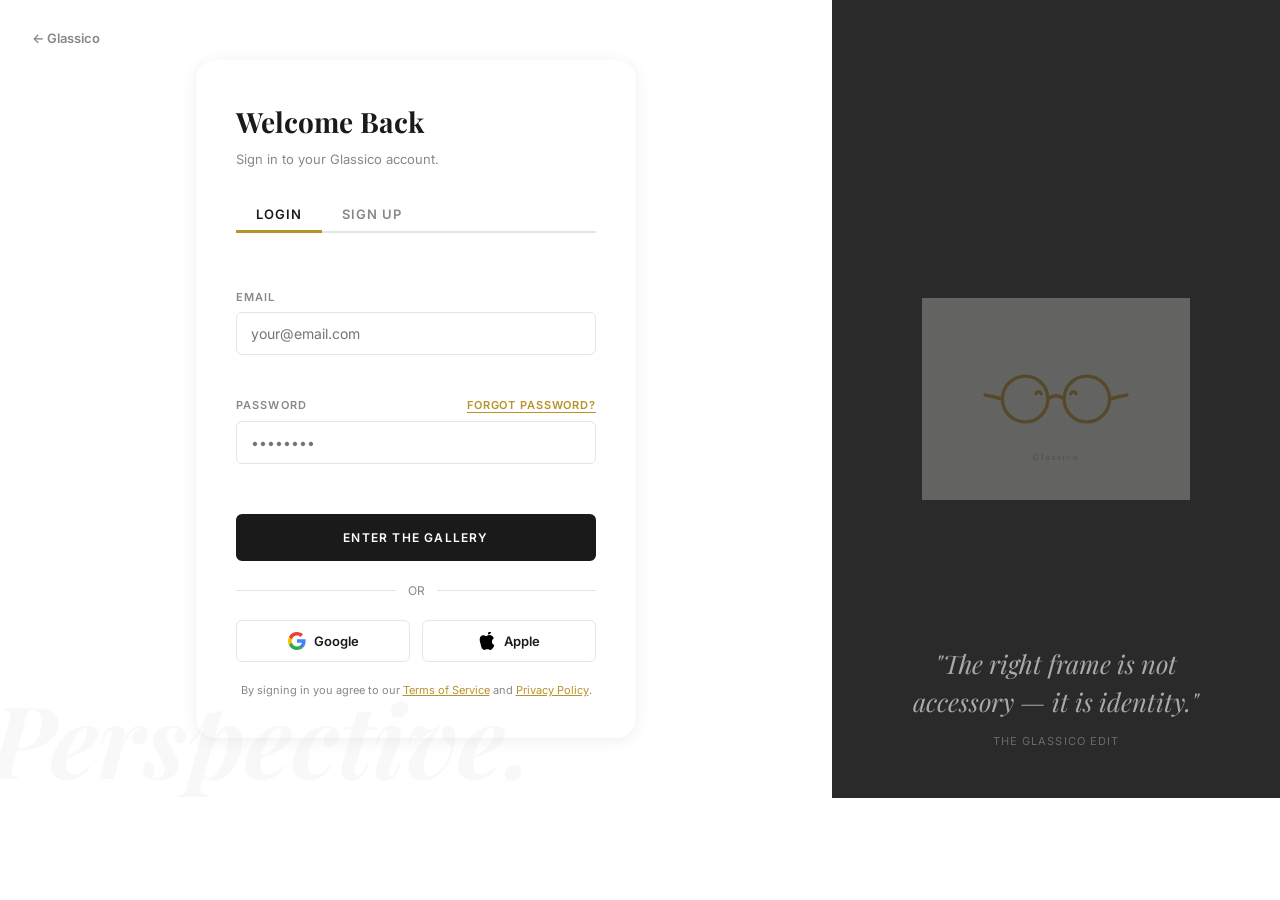
==== admin.html @ 0fb0d920 "first" ====
<!DOCTYPE html>
<html lang="en">
<head>
  <meta charset="UTF-8">
  <meta name="viewport" content="width=device-width, initial-scale=1.0">
  <title>Admin Console — Glassico</title>
  <link rel="preconnect" href="https://fonts.googleapis.com">
  <link rel="preconnect" href="https://fonts.gstatic.com" crossorigin>
  <link href="https://fonts.googleapis.com/css2?family=Playfair+Display:ital,wght@0,400;0,600;0,700;1,400;1,600&family=Inter:wght@300;400;500;600&display=swap" rel="stylesheet">
  <link rel="stylesheet" href="css/styles.css">
  <style>
    /* Override navbar for admin */
    body { background: var(--bg); }
    .announcement-bar { display: block; }
    .navbar { display: none; }
    .footer { display: none; }
    html, body { height: 100%; }
  </style>
</head>
<body>

  <!-- Announcement bar injected by main.js but we use a static one here -->
  <div class="announcement-bar" id="admin-announcement-bar">Glassico Admin Console — Editorial Control Panel</div>

  <div class="admin-wrapper">

    <!-- ═══════════════════════════════════════
         SIDEBAR
    ═══════════════════════════════════════ -->
    <aside class="admin-sidebar">
      <div class="admin-sidebar__brand">
        <div class="admin-sidebar__logo">GLASSICO</div>
        <div class="admin-sidebar__console">Admin Console</div>
        <div class="admin-sidebar__subtitle">Editorial Control</div>
      </div>

      <nav class="admin-nav">
        <div class="admin-nav__item active" data-view="dashboard">
          <span class="admin-nav__icon">📊</span> DASHBOARD
        </div>
        <div class="admin-nav__item" data-view="inventory">
          <span class="admin-nav__icon">👓</span> INVENTORY
        </div>
        <div class="admin-nav__item" data-view="orders">
          <span class="admin-nav__icon">🛒</span> ORDERS
        </div>
        <div class="admin-nav__item" data-view="settings">
          <span class="admin-nav__icon">⚙</span> SETTINGS
        </div>
      </nav>

      <div class="admin-sidebar__footer">
        <button class="admin-sidebar__logout" id="admin-logout">→ Sign Out</button>
      </div>
    </aside>

    <!-- ═══════════════════════════════════════
         MAIN CONTENT
    ═══════════════════════════════════════ -->
    <main class="admin-main">

      <!-- Header -->
      <div class="admin-main__header">
        <div>
          <div class="admin-main__title" id="admin-view-title">Overview</div>
          <div class="admin-main__subtitle">Glassico performance at a glance</div>
        </div>
        <button class="btn-dark btn-sm" id="btn-new-item">+ NEW ITEM</button>
      </div>

      <div class="admin-content">

        <!-- ─── DASHBOARD VIEW ─────────────────── -->
        <div class="admin-view active" id="view-dashboard">

          <!-- Stats row -->
          <div class="stats-row">
            <div class="stat-card">
              <div class="stat-card__label">Total Sales MTD</div>
              <div class="stat-card__value" id="stat-sales">—</div>
              <div class="stat-card__change">Month to date</div>
            </div>
            <div class="stat-card">
              <div class="stat-card__label">Active Orders</div>
              <div class="stat-card__value" id="stat-orders">—</div>
              <div class="stat-card__change">Pending + Processing</div>
            </div>
            <div class="stat-card stat-card--alert">
              <div class="stat-card__label">Low Stock Alerts</div>
              <div class="stat-card__value" id="stat-stock">—</div>
              <div class="stat-card__change">Under 5 units</div>
            </div>
          </div>

          <!-- Two column: inventory table + editorial panel -->
          <div class="admin-two-col">

            <!-- Left: inventory table -->
            <div class="admin-panel">
              <div class="admin-panel__header">
                <div class="admin-panel__title">Curated Inventory</div>
                <input type="text" id="inventory-search" class="admin-search" placeholder="Search products…" aria-label="Search inventory">
              </div>

              <div class="admin-table-wrap">
                <table class="admin-table">
                  <thead>
                    <tr>
                      <th>ITEM</th>
                      <th>SKU</th>
                      <th>STOCK</th>
                      <th>STATUS</th>
                      <th>ACTIONS</th>
                    </tr>
                  </thead>
                  <tbody id="inventory-tbody">
                    <tr><td colspan="5" style="text-align:center;padding:24px;color:var(--muted);">Loading…</td></tr>
                  </tbody>
                </table>
              </div>

              <div class="admin-pagination">
                <span id="inventory-pagination-info"></span>
                <div class="admin-pagination__btns">
                  <button id="inventory-prev" disabled>← Prev</button>
                  <button id="inventory-next">Next →</button>
                </div>
              </div>
            </div>

            <!-- Right: editorial announcement -->
            <div>
              <div class="announcement-card">
                <div class="announcement-card__title">Editorial Announcement</div>
                <textarea id="banner-text" placeholder="Enter banner copy, e.g. 'New arrivals — Shop the Autumn Edit now.'" rows="3"></textarea>
                <div class="announcement-card__controls">
                  <label class="announcement-card__check">
                    <input type="checkbox" id="banner-enable"> Enable Banner
                  </label>
                  <button class="btn-gold btn-sm" id="banner-publish">PUBLISH</button>
                </div>

                <div class="pending-section">
                  <div class="pending-section__title">Pending Review</div>
                  <div class="pending-item">
                    <span>Autumn Collection Copy</span>
                    <span class="pending-item__arrow">→</span>
                  </div>
                  <div class="pending-item">
                    <span>Holiday Gift Guide</span>
                    <span class="pending-item__arrow">→</span>
                  </div>
                </div>
              </div>

              <!-- Recent orders -->
              <div class="admin-panel" style="margin-top:20px;">
                <div class="admin-panel__header">
                  <div class="admin-panel__title">Recent Orders</div>
                </div>
                <div class="admin-table-wrap">
                  <table class="admin-table">
                    <thead>
                      <tr><th>ORDER</th><th>CUSTOMER</th><th>TOTAL</th><th>STATUS</th></tr>
                    </thead>
                    <tbody id="recent-orders-tbody">
                      <tr><td colspan="4" style="text-align:center;padding:16px;color:var(--muted);">Loading…</td></tr>
                    </tbody>
                  </table>
                </div>
              </div>
            </div>

          </div>
        </div>

        <!-- ─── INVENTORY VIEW ─────────────────── -->
        <div class="admin-view" id="view-inventory">
          <div style="display:flex;justify-content:space-between;align-items:center;margin-bottom:24px;">
            <h2 style="font-family:'Playfair Display',serif;">All Products</h2>
            <button class="btn-dark btn-sm" id="btn-new-item-inventory">+ ADD PRODUCT</button>
          </div>

          <div class="admin-panel">
            <div class="admin-panel__header">
              <div class="admin-panel__title">Product Catalogue</div>
              <input type="text" id="inventory-search-full" class="admin-search" placeholder="Search…" aria-label="Search">
            </div>
            <div class="admin-table-wrap">
              <table class="admin-table">
                <thead>
                  <tr>
                    <th>ITEM</th>
                    <th>SKU</th>
                    <th>PRICE</th>
                    <th>STOCK</th>
                    <th>STATUS</th>
                    <th>ACTIONS</th>
                  </tr>
                </thead>
                <tbody id="inventory-tbody-full">
                  <!-- Same data, loaded when view activates -->
                </tbody>
              </table>
            </div>
            <div class="admin-pagination">
              <span id="inventory-pagination-info-full"></span>
              <div class="admin-pagination__btns">
                <button id="inventory-prev-full" disabled>← Prev</button>
                <button id="inventory-next-full">Next →</button>
              </div>
            </div>
          </div>
        </div>

        <!-- ─── ORDERS VIEW ────────────────────── -->
        <div class="admin-view" id="view-orders">
          <div style="margin-bottom:24px;">
            <h2 style="font-family:'Playfair Display',serif;">All Orders</h2>
          </div>

          <div class="admin-panel">
            <div class="admin-panel__header">
              <div class="admin-panel__title">Order Management</div>
            </div>
            <div class="admin-table-wrap">
              <table class="admin-table">
                <thead>
                  <tr>
                    <th>ORDER</th>
                    <th>CUSTOMER</th>
                    <th>DATE</th>
                    <th>TOTAL</th>
                    <th>STATUS</th>
                  </tr>
                </thead>
                <tbody id="orders-tbody">
                  <tr><td colspan="5" style="text-align:center;padding:24px;color:var(--muted);">Loading…</td></tr>
                </tbody>
              </table>
            </div>
            <div class="admin-pagination">
              <span id="orders-pagination-info"></span>
              <div class="admin-pagination__btns">
                <button id="orders-prev" disabled>← Prev</button>
                <button id="orders-next">Next →</button>
              </div>
            </div>
          </div>
        </div>

        <!-- ─── SETTINGS VIEW ─────────────────── -->
        <div class="admin-view" id="view-settings">
          <h2 style="font-family:'Playfair Display',serif;margin-bottom:24px;">Settings</h2>
          <div class="admin-panel" style="padding:28px;">
            <p style="color:var(--muted);font-size:14px;">Settings panel — configure store options, notifications, and integrations.</p>
            <div style="margin-top:24px;">
              <div class="form-group">
                <label>Store Name</label>
                <input type="text" value="Glassico">
              </div>
              <div class="form-group">
                <label>Support Email</label>
                <input type="email" placeholder="support@glassico.com">
              </div>
              <div class="form-group">
                <label>Free Shipping Threshold ($)</label>
                <input type="number" value="200">
              </div>
              <div class="form-group">
                <label>Tax Rate (%)</label>
                <input type="number" value="8">
              </div>
              <button class="btn-gold" type="button" style="margin-top:8px;">SAVE SETTINGS</button>
            </div>
          </div>
        </div>

      </div>
    </main>
  </div>

  <!-- ═══════════════════════════════════════
       ADD / EDIT PRODUCT MODAL
  ═══════════════════════════════════════ -->
  <div class="modal-overlay" id="modal-overlay">
    <div class="modal" id="product-modal" role="dialog" aria-modal="true" aria-labelledby="modal-title">
      <button class="modal__close" id="modal-close" aria-label="Close modal">×</button>
      <div class="modal__title" id="modal-title">Add New Product</div>

      <form id="product-form" novalidate>
        <input type="hidden" id="modal-image-url">

        <div class="form-row">
          <div class="form-group">
            <label for="modal-name">Name *</label>
            <input type="text" id="modal-name" placeholder="The Architect" required>
          </div>
          <div class="form-group">
            <label for="modal-brand">Brand</label>
            <input type="text" id="modal-brand" placeholder="Oliver Peoples">
          </div>
        </div>

        <div class="form-row">
          <div class="form-group">
            <label for="modal-subtitle">Subtitle</label>
            <input type="text" id="modal-subtitle" placeholder="Havana Tortoise">
          </div>
          <div class="form-group">
            <label for="modal-sku">SKU</label>
            <input type="text" id="modal-sku" placeholder="OP-ARCH-HT-001">
          </div>
        </div>

        <div class="form-row">
          <div class="form-group">
            <label for="modal-price">Price ($) *</label>
            <input type="number" id="modal-price" placeholder="345.00" step="0.01" min="0" required>
          </div>
          <div class="form-group">
            <label for="modal-stock">Stock</label>
            <input type="number" id="modal-stock" placeholder="0" min="0">
          </div>
        </div>

        <div class="form-row">
          <div class="form-group">
            <label for="modal-gender">Gender</label>
            <select id="modal-gender">
              <option value="">Select…</option>
              <option value="men">Men</option>
              <option value="women">Women</option>
              <option value="kids">Kids</option>
              <option value="unisex">Unisex</option>
            </select>
          </div>
          <div class="form-group">
            <label for="modal-frame-shape">Frame Shape</label>
            <select id="modal-frame-shape">
              <option value="">Select…</option>
              <option value="round">Round</option>
              <option value="square">Square</option>
              <option value="aviator">Aviator</option>
              <option value="cat_eye">Cat Eye</option>
            </select>
          </div>
        </div>

        <div class="form-row">
          <div class="form-group">
            <label for="modal-color">Color</label>
            <input type="text" id="modal-color" placeholder="Havana">
          </div>
          <div class="form-group">
            <label for="modal-badge">Badge</label>
            <select id="modal-badge">
              <option value="">None</option>
              <option value="new">New</option>
              <option value="bestseller">Bestseller</option>
            </select>
          </div>
        </div>

        <div class="form-row">
          <div class="form-group">
            <label for="modal-material">Material</label>
            <input type="text" id="modal-material" placeholder="Italian acetate">
          </div>
          <div class="form-group">
            <label for="modal-measurements">Measurements</label>
            <input type="text" id="modal-measurements" placeholder="52-20-145">
          </div>
        </div>

        <div class="form-group">
          <label for="modal-description">Description</label>
          <textarea id="modal-description" rows="3" placeholder="Product description…"></textarea>
        </div>

        <!-- Image upload -->
        <div class="form-group">
          <label>Product Image</label>
          <div style="display:flex;gap:16px;align-items:flex-start;">
            <img id="modal-image-preview" src="images/placeholder.svg" alt="Preview"
              style="width:80px;height:80px;object-fit:contain;border:1px solid var(--border);border-radius:6px;background:#E8E6E1;">
            <div style="flex:1;">
              <input type="file" id="modal-image-file" accept="image/jpeg,image/png,image/webp" style="font-size:13px;">
              <span style="display:block;font-size:11px;color:var(--muted);margin-top:4px;" id="modal-image-status"></span>
            </div>
          </div>
        </div>

        <div style="display:flex;gap:12px;margin-top:8px;">
          <button type="submit" class="btn-gold" style="flex:1;">SAVE PRODUCT</button>
          <button type="button" class="btn-outline" id="modal-cancel" style="flex:1;" onclick="document.getElementById('modal-overlay').classList.remove('open')">CANCEL</button>
        </div>

      </form>
    </div>
  </div>

  <script src="js/cart.js"></script>
  <script src="js/admin.js"></script>
</body>
</html>
---- css/styles.css ----
/* =============================================================
   Glassico — Master Stylesheet
   ============================================================= */

/* === RESET & BASE === */
*, *::before, *::after { box-sizing: border-box; margin: 0; padding: 0; }
html { scroll-behavior: smooth; }
body {
  background: var(--bg);
  color: var(--dark);
  font-family: 'Inter', sans-serif;
  font-size: 16px;
  line-height: 1.6;
  -webkit-font-smoothing: antialiased;
}
img { display: block; max-width: 100%; }
a { color: inherit; text-decoration: none; }
ul, ol { list-style: none; }
button { cursor: pointer; border: none; background: none; font-family: inherit; }
input, select, textarea { font-family: inherit; }

/* === CSS VARIABLES === */
:root {
  --bg:        #F5F4F1;
  --surface:   #FFFFFF;
  --dark:      #1A1A1A;
  --gold:      #B8922A;
  --gold-grad: linear-gradient(135deg, #C9A84C, #A0722A);
  --muted:     #888888;
  --border:    #E5E5E5;
  --tag-bg:    #F5E6C8;
  --danger:    #C0392B;
  --radius-sm: 6px;
  --radius-md: 12px;
  --radius-lg: 20px;
  --shadow:    0 2px 16px rgba(0,0,0,0.07);
  --nav-h:     72px;
  --bar-h:     40px;
}

/* === TYPOGRAPHY === */
@import url('https://fonts.googleapis.com/css2?family=Playfair+Display:ital,wght@0,400;0,600;0,700;1,400;1,600&family=Inter:wght@300;400;500;600&display=swap');

h1, h2, h3, h4 {
  font-family: 'Playfair Display', serif;
  line-height: 1.2;
}
h1 { font-size: clamp(36px, 5vw, 52px); font-weight: 600; }
h2 { font-size: clamp(26px, 3.5vw, 36px); font-weight: 600; }
h3 { font-size: clamp(20px, 2.5vw, 26px); font-weight: 600; }
h4 { font-size: 18px; font-weight: 600; }

.caps {
  font-family: 'Inter', sans-serif;
  font-weight: 500;
  font-size: 11px;
  letter-spacing: 0.12em;
  text-transform: uppercase;
}
.text-gold   { color: var(--gold); }
.text-muted  { color: var(--muted); }
.text-dark   { color: var(--dark); }
.text-danger { color: var(--danger); }

/* === LAYOUT UTILITIES === */
.container    { max-width: 1280px; margin: 0 auto; padding: 0 40px; }
.container-sm { max-width: 960px;  margin: 0 auto; padding: 0 40px; }
.flex         { display: flex; }
.flex-center  { display: flex; align-items: center; justify-content: center; }
.flex-between { display: flex; align-items: center; justify-content: space-between; }
.gap-8   { gap: 8px; }
.gap-12  { gap: 12px; }
.gap-16  { gap: 16px; }
.gap-24  { gap: 24px; }
.gap-32  { gap: 32px; }
.grid-2  { display: grid; grid-template-columns: repeat(2,1fr); gap: 24px; }
.grid-3  { display: grid; grid-template-columns: repeat(3,1fr); gap: 24px; }
.grid-4  { display: grid; grid-template-columns: repeat(4,1fr); gap: 24px; }
.mt-8    { margin-top: 8px; }
.mt-16   { margin-top: 16px; }
.mt-24   { margin-top: 24px; }
.mt-32   { margin-top: 32px; }
.mt-48   { margin-top: 48px; }
.mb-8    { margin-bottom: 8px; }
.mb-16   { margin-bottom: 16px; }
.mb-24   { margin-bottom: 24px; }
.mb-32   { margin-bottom: 32px; }
.pt-80   { padding-top: 80px; }
.pb-80   { padding-bottom: 80px; }
.w-full  { width: 100%; }
.sr-only { position:absolute; width:1px; height:1px; overflow:hidden; clip:rect(0,0,0,0); }

/* === ANNOUNCEMENT BAR === */
.announcement-bar {
  background: var(--dark);
  color: #fff;
  height: var(--bar-h);
  display: flex;
  align-items: center;
  justify-content: center;
  font-size: 12px;
  letter-spacing: 0.08em;
  font-weight: 500;
  position: relative;
  z-index: 200;
}

/* === NAVBAR === */
.navbar {
  position: sticky;
  top: 0;
  z-index: 100;
  background: var(--surface);
  border-bottom: 1px solid var(--border);
  height: var(--nav-h);
  display: flex;
  align-items: center;
}
.navbar__inner {
  width: 100%;
  max-width: 1280px;
  margin: 0 auto;
  padding: 0 40px;
  display: grid;
  grid-template-columns: 1fr auto 1fr;
  align-items: center;
}
.navbar__left {
  display: flex;
  align-items: center;
  gap: 32px;
}
.navbar__left a,
.navbar__right a {
  font-size: 13px;
  font-weight: 500;
  letter-spacing: 0.05em;
  color: var(--dark);
  transition: color 0.2s;
  position: relative;
}
.navbar__left a:hover,
.navbar__right a:hover { color: var(--gold); }
.navbar__left a.active {
  color: var(--gold);
}
.navbar__left a.active::after {
  content: '';
  position: absolute;
  bottom: -4px;
  left: 0;
  right: 0;
  height: 1px;
  background: var(--gold);
}
.navbar__logo {
  text-align: center;
  font-family: 'Playfair Display', serif;
  font-size: 24px;
  font-weight: 700;
  letter-spacing: 0.04em;
  color: var(--dark);
}
.navbar__right {
  display: flex;
  align-items: center;
  justify-content: flex-end;
  gap: 20px;
}
.navbar__right button,
.navbar__right a {
  font-size: 18px;
  color: var(--dark);
  background: none;
  border: none;
  cursor: pointer;
  position: relative;
  transition: color 0.2s;
  display: flex;
  align-items: center;
}
.navbar__right button:hover,
.navbar__right a:hover { color: var(--gold); }
.cart-badge {
  position: absolute;
  top: -6px;
  right: -8px;
  background: var(--gold);
  color: #fff;
  font-size: 10px;
  font-weight: 700;
  width: 18px;
  height: 18px;
  border-radius: 50%;
  display: flex;
  align-items: center;
  justify-content: center;
  line-height: 1;
}
.navbar__hamburger {
  display: none;
  flex-direction: column;
  gap: 5px;
  cursor: pointer;
  padding: 4px;
}
.navbar__hamburger span {
  display: block;
  width: 22px;
  height: 2px;
  background: var(--dark);
  transition: all 0.3s;
}
.navbar__mobile-menu {
  display: none;
  position: absolute;
  top: var(--nav-h);
  left: 0;
  right: 0;
  background: var(--surface);
  border-bottom: 1px solid var(--border);
  padding: 24px 40px;
  flex-direction: column;
  gap: 16px;
  z-index: 99;
}
.navbar__mobile-menu.open { display: flex; }
.navbar__mobile-menu a {
  font-size: 15px;
  font-weight: 500;
  color: var(--dark);
  padding: 8px 0;
  border-bottom: 1px solid var(--border);
}

/* === FOOTER === */
.footer {
  background: var(--dark);
  color: #fff;
  padding: 60px 0 32px;
}
.footer__inner {
  max-width: 1280px;
  margin: 0 auto;
  padding: 0 40px;
}
.footer__top {
  display: grid;
  grid-template-columns: 2fr 1fr 1fr 1fr;
  gap: 48px;
  padding-bottom: 48px;
  border-bottom: 1px solid rgba(255,255,255,0.1);
}
.footer__logo {
  font-family: 'Playfair Display', serif;
  font-size: 28px;
  font-weight: 700;
  margin-bottom: 12px;
}
.footer__tagline {
  font-size: 13px;
  color: rgba(255,255,255,0.5);
  line-height: 1.6;
  max-width: 240px;
}
.footer__col h5 {
  font-family: 'Inter', sans-serif;
  font-size: 11px;
  font-weight: 600;
  letter-spacing: 0.14em;
  text-transform: uppercase;
  color: rgba(255,255,255,0.4);
  margin-bottom: 16px;
}
.footer__col ul li { margin-bottom: 10px; }
.footer__col ul li a {
  font-size: 13px;
  color: rgba(255,255,255,0.7);
  transition: color 0.2s;
}
.footer__col ul li a:hover { color: var(--gold); }
.footer__newsletter-form {
  display: flex;
  gap: 0;
  margin-top: 8px;
}
.footer__newsletter-form input {
  flex: 1;
  padding: 10px 14px;
  border: 1px solid rgba(255,255,255,0.15);
  background: rgba(255,255,255,0.05);
  color: #fff;
  font-size: 13px;
  border-radius: var(--radius-sm) 0 0 var(--radius-sm);
  outline: none;
}
.footer__newsletter-form input::placeholder { color: rgba(255,255,255,0.35); }
.footer__newsletter-form button {
  padding: 10px 16px;
  background: var(--gold-grad);
  color: #fff;
  font-size: 12px;
  font-weight: 600;
  letter-spacing: 0.06em;
  border-radius: 0 var(--radius-sm) var(--radius-sm) 0;
  white-space: nowrap;
}
.footer__bottom {
  display: flex;
  align-items: center;
  justify-content: space-between;
  padding-top: 28px;
  font-size: 12px;
  color: rgba(255,255,255,0.35);
}
.footer__bottom a {
  color: rgba(255,255,255,0.35);
  transition: color 0.2s;
}
.footer__bottom a:hover { color: rgba(255,255,255,0.7); }

/* === BUTTONS === */
.btn-dark {
  display: inline-flex;
  align-items: center;
  justify-content: center;
  gap: 8px;
  background: var(--dark);
  color: #fff;
  padding: 14px 28px;
  font-size: 12px;
  font-weight: 600;
  letter-spacing: 0.1em;
  text-transform: uppercase;
  border-radius: var(--radius-sm);
  border: 2px solid var(--dark);
  transition: background 0.2s, color 0.2s;
  cursor: pointer;
}
.btn-dark:hover {
  background: #333;
  border-color: #333;
}
.btn-gold {
  display: inline-flex;
  align-items: center;
  justify-content: center;
  gap: 8px;
  background: var(--gold-grad);
  color: #fff;
  padding: 14px 28px;
  font-size: 12px;
  font-weight: 600;
  letter-spacing: 0.1em;
  text-transform: uppercase;
  border-radius: var(--radius-sm);
  border: none;
  transition: opacity 0.2s, transform 0.15s;
  cursor: pointer;
}
.btn-gold:hover {
  opacity: 0.9;
  transform: translateY(-1px);
}
.btn-outline {
  display: inline-flex;
  align-items: center;
  justify-content: center;
  gap: 8px;
  background: transparent;
  color: var(--dark);
  padding: 13px 28px;
  font-size: 12px;
  font-weight: 600;
  letter-spacing: 0.1em;
  text-transform: uppercase;
  border-radius: var(--radius-sm);
  border: 2px solid var(--dark);
  transition: background 0.2s, color 0.2s;
  cursor: pointer;
}
.btn-outline:hover {
  background: var(--dark);
  color: #fff;
}
.btn-icon {
  display: inline-flex;
  align-items: center;
  justify-content: center;
  width: 46px;
  height: 46px;
  background: transparent;
  border: 2px solid var(--border);
  border-radius: var(--radius-sm);
  font-size: 18px;
  color: var(--dark);
  transition: border-color 0.2s, color 0.2s, background 0.2s;
  cursor: pointer;
}
.btn-icon:hover,
.btn-icon.active {
  border-color: var(--gold);
  color: var(--gold);
}
.btn-sm { padding: 9px 18px; font-size: 11px; }
.btn-full { width: 100%; }

/* === FORMS === */
.form-group {
  display: flex;
  flex-direction: column;
  gap: 6px;
  margin-bottom: 16px;
}
.form-group label {
  font-size: 11px;
  font-weight: 600;
  letter-spacing: 0.1em;
  text-transform: uppercase;
  color: var(--muted);
}
input[type="text"],
input[type="email"],
input[type="password"],
input[type="number"],
input[type="tel"],
select,
textarea {
  width: 100%;
  padding: 12px 14px;
  border: 1px solid var(--border);
  border-radius: var(--radius-sm);
  background: var(--surface);
  font-size: 14px;
  color: var(--dark);
  outline: none;
  transition: border-color 0.2s, box-shadow 0.2s;
}
input:focus,
select:focus,
textarea:focus {
  border-color: var(--gold);
  box-shadow: 0 0 0 3px rgba(184,146,42,0.1);
}
input.error,
select.error,
textarea.error {
  border-color: var(--danger);
  box-shadow: 0 0 0 3px rgba(192,57,43,0.1);
}
.field-error {
  font-size: 12px;
  color: var(--danger);
  margin-top: 4px;
  min-height: 16px;
}
.form-row {
  display: grid;
  grid-template-columns: 1fr 1fr;
  gap: 16px;
}
textarea { resize: vertical; min-height: 100px; }

/* === PRODUCT CARD === */
.product-card {
  background: var(--surface);
  border-radius: var(--radius-md);
  overflow: hidden;
  transition: box-shadow 0.25s, transform 0.25s;
  position: relative;
  cursor: pointer;
}
.product-card:hover {
  box-shadow: 0 8px 32px rgba(0,0,0,0.12);
  transform: translateY(-3px);
}
.product-card__image-wrap {
  position: relative;
  aspect-ratio: 4/3;
  background: #E8E6E1;
  overflow: hidden;
}
.product-card__image-wrap img {
  width: 100%;
  height: 100%;
  object-fit: contain;
  transition: transform 0.4s;
}
.product-card:hover .product-card__image-wrap img {
  transform: scale(1.04);
}
.product-card__quick-add {
  position: absolute;
  bottom: 0;
  left: 0;
  right: 0;
  background: rgba(26,26,26,0.88);
  color: #fff;
  font-size: 11px;
  font-weight: 600;
  letter-spacing: 0.1em;
  text-transform: uppercase;
  padding: 14px;
  text-align: center;
  transform: translateY(100%);
  transition: transform 0.25s;
}
.product-card:hover .product-card__quick-add { transform: translateY(0); }
.product-card__body {
  padding: 16px;
}
.product-card__badge { margin-bottom: 8px; }
.product-card__name {
  font-family: 'Playfair Display', serif;
  font-size: 16px;
  font-weight: 600;
  margin-bottom: 2px;
}
.product-card__brand {
  font-size: 12px;
  color: var(--muted);
  letter-spacing: 0.05em;
  margin-bottom: 8px;
}
.product-card__price {
  font-size: 15px;
  font-weight: 600;
  color: var(--dark);
}

/* === BADGE PILLS === */
.badge {
  display: inline-block;
  padding: 3px 10px;
  border-radius: 20px;
  font-size: 10px;
  font-weight: 700;
  letter-spacing: 0.1em;
  text-transform: uppercase;
}
.badge-gold {
  background: var(--tag-bg);
  color: var(--gold);
}
.badge-dark {
  background: var(--dark);
  color: #fff;
}
.badge-green {
  background: #E6F4EA;
  color: #2E7D32;
}
.badge-amber {
  background: #FFF3E0;
  color: #E65100;
}
.badge-gray {
  background: #F0F0F0;
  color: var(--muted);
}
.badge-red {
  background: #FDECEA;
  color: var(--danger);
}

/* === STATUS PILLS === */
.status-pill {
  display: inline-flex;
  align-items: center;
  gap: 5px;
  padding: 4px 10px;
  border-radius: 20px;
  font-size: 11px;
  font-weight: 600;
  letter-spacing: 0.04em;
}
.status-pill::before {
  content: '';
  width: 6px;
  height: 6px;
  border-radius: 50%;
  background: currentColor;
}
.status-pill.pending    { background: #FFF8E1; color: #F9A825; }
.status-pill.processing { background: #E3F2FD; color: #1565C0; }
.status-pill.shipped    { background: #F3E5F5; color: #6A1B9A; }
.status-pill.delivered  { background: #E6F4EA; color: #2E7D32; }
.status-pill.cancelled  { background: #FDECEA; color: var(--danger); }
.status-pill.in-stock   { background: #E6F4EA; color: #2E7D32; }
.status-pill.low-stock  { background: #FFF3E0; color: #E65100; }
.status-pill.out-stock  { background: #F0F0F0; color: var(--muted); }

/* === MODAL === */
.modal-overlay {
  position: fixed;
  inset: 0;
  background: rgba(0,0,0,0.5);
  z-index: 1000;
  display: none;
  align-items: center;
  justify-content: center;
  padding: 24px;
}
.modal-overlay.open { display: flex; }
.modal {
  background: var(--surface);
  border-radius: var(--radius-lg);
  padding: 40px;
  width: 100%;
  max-width: 640px;
  max-height: 90vh;
  overflow-y: auto;
  position: relative;
  box-shadow: 0 24px 80px rgba(0,0,0,0.2);
}
.modal__close {
  position: absolute;
  top: 16px;
  right: 20px;
  font-size: 22px;
  color: var(--muted);
  cursor: pointer;
  background: none;
  border: none;
  transition: color 0.2s;
  line-height: 1;
}
.modal__close:hover { color: var(--dark); }
.modal__title {
  font-family: 'Playfair Display', serif;
  font-size: 24px;
  font-weight: 600;
  margin-bottom: 28px;
}

/* === HOME PAGE === */
.hero {
  min-height: calc(100vh - var(--nav-h) - var(--bar-h));
  display: grid;
  grid-template-columns: 1fr 1fr;
  align-items: center;
  gap: 60px;
  padding: 80px 40px;
  max-width: 1280px;
  margin: 0 auto;
}
.hero__eyebrow {
  font-size: 11px;
  font-weight: 600;
  letter-spacing: 0.2em;
  text-transform: uppercase;
  color: var(--gold);
  margin-bottom: 16px;
}
.hero__title {
  font-size: clamp(48px, 6vw, 72px);
  font-weight: 700;
  line-height: 1.05;
  margin-bottom: 24px;
}
.hero__sub {
  font-size: 16px;
  color: var(--muted);
  max-width: 400px;
  margin-bottom: 40px;
  line-height: 1.7;
}
.hero__actions { display: flex; align-items: center; gap: 16px; }
.hero__image-wrap {
  position: relative;
  aspect-ratio: 1/1;
  background: #E8E6E1;
  border-radius: var(--radius-lg);
  overflow: hidden;
  display: flex;
  align-items: center;
  justify-content: center;
}
.hero__image-wrap img { width: 80%; object-fit: contain; }

.collections { padding: 80px 0; }
.collections__header {
  display: flex;
  align-items: flex-end;
  justify-content: space-between;
  margin-bottom: 32px;
}
.collections__grid {
  display: grid;
  grid-template-columns: 1fr 1fr;
  grid-template-rows: 300px 300px;
  gap: 16px;
}
.collection-card {
  position: relative;
  border-radius: var(--radius-md);
  overflow: hidden;
  background: #2A2A2A;
  cursor: pointer;
}
.collection-card--tall { grid-row: span 2; }
.collection-card__bg {
  width: 100%;
  height: 100%;
  object-fit: cover;
  opacity: 0.7;
  transition: transform 0.4s, opacity 0.3s;
}
.collection-card:hover .collection-card__bg {
  transform: scale(1.04);
  opacity: 0.85;
}
.collection-card__overlay {
  position: absolute;
  bottom: 0;
  left: 0;
  right: 0;
  padding: 28px;
  background: linear-gradient(to top, rgba(0,0,0,0.7) 0%, transparent 100%);
}
.collection-card__label {
  color: rgba(255,255,255,0.6);
  font-size: 11px;
  letter-spacing: 0.14em;
  text-transform: uppercase;
  margin-bottom: 6px;
}
.collection-card__title {
  color: #fff;
  font-family: 'Playfair Display', serif;
  font-size: 22px;
  font-weight: 600;
}
.collection-card__arrow {
  display: inline-flex;
  align-items: center;
  gap: 6px;
  color: rgba(255,255,255,0.8);
  font-size: 11px;
  letter-spacing: 0.1em;
  text-transform: uppercase;
  margin-top: 8px;
}

.brand-strip {
  background: var(--surface);
  border-top: 1px solid var(--border);
  border-bottom: 1px solid var(--border);
  padding: 28px 0;
  overflow: hidden;
}
.brand-strip__inner {
  display: flex;
  align-items: center;
  justify-content: center;
  gap: 64px;
}
.brand-strip__name {
  font-family: 'Playfair Display', serif;
  font-size: 18px;
  font-weight: 400;
  color: var(--muted);
  letter-spacing: 0.06em;
  white-space: nowrap;
  transition: color 0.2s;
}
.brand-strip__name:hover { color: var(--dark); }

.features { padding: 80px 0; }
.feature-grid {
  display: grid;
  grid-template-columns: repeat(4,1fr);
  gap: 32px;
}
.feature-item { text-align: center; }
.feature-item__icon {
  font-size: 28px;
  margin-bottom: 12px;
}
.feature-item__title {
  font-family: 'Inter', sans-serif;
  font-size: 13px;
  font-weight: 600;
  letter-spacing: 0.08em;
  text-transform: uppercase;
  margin-bottom: 6px;
}
.feature-item__desc {
  font-size: 13px;
  color: var(--muted);
}

/* === SHOP PAGE === */
.shop-layout {
  display: grid;
  grid-template-columns: 220px 1fr;
  gap: 40px;
  padding: 40px 0 80px;
  align-items: start;
}
.shop-sidebar {
  position: sticky;
  top: calc(var(--nav-h) + 24px);
}
.sidebar-section {
  margin-bottom: 32px;
  padding-bottom: 32px;
  border-bottom: 1px solid var(--border);
}
.sidebar-section:last-child { border-bottom: none; }
.sidebar-section__title {
  font-size: 11px;
  font-weight: 700;
  letter-spacing: 0.14em;
  text-transform: uppercase;
  margin-bottom: 14px;
  color: var(--dark);
}
.sidebar-check {
  display: flex;
  align-items: center;
  gap: 8px;
  margin-bottom: 8px;
  cursor: pointer;
  font-size: 13px;
  color: var(--dark);
}
.sidebar-check input[type="checkbox"] {
  width: 15px;
  height: 15px;
  accent-color: var(--gold);
  cursor: pointer;
  flex-shrink: 0;
}
.color-swatches {
  display: flex;
  flex-wrap: wrap;
  gap: 8px;
}
.color-swatch {
  width: 24px;
  height: 24px;
  border-radius: 50%;
  border: 2px solid transparent;
  cursor: pointer;
  transition: border-color 0.2s, transform 0.15s;
}
.color-swatch:hover,
.color-swatch.active { border-color: var(--gold); transform: scale(1.15); }

/* Dual range slider */
.price-slider-wrap { padding: 8px 0; }
.price-range-display {
  display: flex;
  justify-content: space-between;
  font-size: 13px;
  font-weight: 600;
  margin-bottom: 12px;
}
.dual-range {
  position: relative;
  height: 20px;
}
.dual-range input[type="range"] {
  position: absolute;
  left: 0;
  right: 0;
  width: 100%;
  -webkit-appearance: none;
  height: 4px;
  background: transparent;
  pointer-events: none;
  outline: none;
  border: none;
  padding: 0;
  box-shadow: none;
}
.dual-range input[type="range"]::-webkit-slider-thumb {
  -webkit-appearance: none;
  width: 16px;
  height: 16px;
  border-radius: 50%;
  background: var(--gold);
  border: 2px solid #fff;
  box-shadow: 0 1px 4px rgba(0,0,0,0.2);
  cursor: pointer;
  pointer-events: all;
}
.dual-range input[type="range"]::-moz-range-thumb {
  width: 16px;
  height: 16px;
  border-radius: 50%;
  background: var(--gold);
  border: 2px solid #fff;
  cursor: pointer;
  pointer-events: all;
}
.dual-range__track {
  position: absolute;
  top: 8px;
  left: 0;
  right: 0;
  height: 4px;
  background: var(--border);
  border-radius: 2px;
}
.dual-range__fill {
  position: absolute;
  top: 8px;
  height: 4px;
  background: var(--gold);
  border-radius: 2px;
}

.shop-main__header {
  display: flex;
  align-items: center;
  justify-content: space-between;
  margin-bottom: 20px;
  flex-wrap: wrap;
  gap: 12px;
}
.shop-main__count {
  font-size: 13px;
  color: var(--muted);
}
.sort-select {
  padding: 8px 32px 8px 12px;
  border: 1px solid var(--border);
  border-radius: var(--radius-sm);
  font-size: 13px;
  background: var(--surface);
  color: var(--dark);
  appearance: none;
  background-image: url("data:image/svg+xml,%3Csvg xmlns='http://www.w3.org/2000/svg' width='12' height='8' viewBox='0 0 12 8'%3E%3Cpath d='M1 1l5 5 5-5' stroke='%23888' stroke-width='1.5' fill='none'/%3E%3C/svg%3E");
  background-repeat: no-repeat;
  background-position: right 10px center;
  cursor: pointer;
}
.filter-pills {
  display: flex;
  flex-wrap: wrap;
  gap: 8px;
  margin-bottom: 20px;
}
.filter-pill {
  display: inline-flex;
  align-items: center;
  gap: 6px;
  padding: 5px 12px;
  background: var(--tag-bg);
  border-radius: 20px;
  font-size: 12px;
  font-weight: 500;
  color: var(--gold);
}
.filter-pill__remove {
  font-size: 14px;
  cursor: pointer;
  line-height: 1;
  color: var(--gold);
  background: none;
  border: none;
  padding: 0;
}
.filter-clear {
  font-size: 11px;
  font-weight: 700;
  letter-spacing: 0.1em;
  text-transform: uppercase;
  color: var(--gold);
  background: none;
  border: none;
  cursor: pointer;
  text-decoration: underline;
  text-underline-offset: 3px;
}
.products-grid {
  display: grid;
  grid-template-columns: repeat(auto-fill, minmax(240px, 1fr));
  gap: 24px;
}
.load-more-wrap {
  text-align: center;
  margin-top: 48px;
}

/* === PRODUCT DETAIL PAGE === */
.product-detail {
  display: grid;
  grid-template-columns: 1fr 1fr;
  gap: 64px;
  padding: 48px 0 80px;
  align-items: start;
}
.product-detail__gallery { position: sticky; top: calc(var(--nav-h) + 24px); }
.gallery__main {
  aspect-ratio: 1/1;
  background: #E8E6E1;
  border-radius: var(--radius-md);
  overflow: hidden;
  display: flex;
  align-items: center;
  justify-content: center;
  margin-bottom: 12px;
}
.gallery__main img {
  width: 85%;
  height: 85%;
  object-fit: contain;
  transition: opacity 0.3s;
}
.gallery__thumbs {
  display: flex;
  gap: 10px;
}
.gallery__thumb {
  width: 80px;
  height: 80px;
  background: #E8E6E1;
  border-radius: var(--radius-sm);
  overflow: hidden;
  cursor: pointer;
  border: 2px solid transparent;
  transition: border-color 0.2s;
  flex-shrink: 0;
}
.gallery__thumb img { width: 100%; height: 100%; object-fit: contain; }
.gallery__thumb.active { border-color: var(--gold); }

.product-detail__info { }
.product-detail__badge { margin-bottom: 16px; }
.product-detail__name {
  font-size: clamp(32px, 4vw, 52px);
  font-weight: 700;
  line-height: 1.1;
  margin-bottom: 8px;
}
.product-detail__subtitle {
  font-family: 'Playfair Display', serif;
  font-style: italic;
  font-size: clamp(18px, 2.5vw, 28px);
  color: var(--gold);
  margin-bottom: 16px;
}
.product-detail__price {
  font-size: 26px;
  font-weight: 700;
  margin-bottom: 24px;
}
.product-detail__desc {
  font-size: 15px;
  color: var(--muted);
  line-height: 1.75;
  margin-bottom: 32px;
}
.product-detail__actions {
  display: flex;
  gap: 12px;
  margin-bottom: 20px;
}
.product-detail__actions .btn-gold { flex: 1; }
.product-detail__tryon {
  font-size: 11px;
  font-weight: 600;
  letter-spacing: 0.12em;
  text-transform: uppercase;
  color: var(--muted);
  display: inline-flex;
  align-items: center;
  gap: 6px;
  margin-bottom: 32px;
  text-decoration: underline;
  text-underline-offset: 3px;
  cursor: pointer;
  transition: color 0.2s;
}
.product-detail__tryon:hover { color: var(--gold); }
.specs-table {
  width: 100%;
  border-collapse: collapse;
}
.specs-table tr {
  border-bottom: 1px solid var(--border);
}
.specs-table td {
  padding: 12px 0;
  font-size: 13px;
}
.specs-table td:first-child {
  font-weight: 600;
  letter-spacing: 0.06em;
  text-transform: uppercase;
  font-size: 11px;
  color: var(--muted);
  width: 40%;
}

/* === CART PAGE === */
.cart-layout {
  display: grid;
  grid-template-columns: 1fr 360px;
  gap: 40px;
  padding: 40px 0 80px;
  align-items: start;
}
.cart-breadcrumb {
  font-size: 12px;
  color: var(--muted);
  margin-bottom: 8px;
  letter-spacing: 0.06em;
}
.cart-breadcrumb a { color: var(--muted); }
.cart-breadcrumb a:hover { color: var(--gold); }
.cart-title {
  font-size: clamp(32px, 4vw, 48px);
  font-weight: 700;
  margin-bottom: 32px;
}
.cart-item {
  background: var(--surface);
  border: 1px solid var(--border);
  border-radius: var(--radius-md);
  padding: 20px;
  display: grid;
  grid-template-columns: 130px 1fr auto;
  gap: 20px;
  align-items: center;
  margin-bottom: 16px;
}
.cart-item__img {
  width: 130px;
  height: 160px;
  background: #E8E6E1;
  border-radius: var(--radius-sm);
  overflow: hidden;
  display: flex;
  align-items: center;
  justify-content: center;
}
.cart-item__img img { width: 90%; object-fit: contain; }
.cart-item__name {
  font-family: 'Playfair Display', serif;
  font-size: 18px;
  font-weight: 600;
  margin-bottom: 4px;
}
.cart-item__variant {
  font-size: 11px;
  font-weight: 600;
  letter-spacing: 0.1em;
  text-transform: uppercase;
  color: var(--muted);
  margin-bottom: 12px;
}
.cart-item__price {
  font-size: 16px;
  font-weight: 700;
  margin-bottom: 16px;
}
.qty-control {
  display: inline-flex;
  align-items: center;
  border: 1px solid var(--border);
  border-radius: var(--radius-sm);
  overflow: hidden;
}
.qty-control button {
  width: 36px;
  height: 36px;
  display: flex;
  align-items: center;
  justify-content: center;
  font-size: 18px;
  color: var(--dark);
  background: none;
  border: none;
  cursor: pointer;
  transition: background 0.15s;
}
.qty-control button:hover { background: var(--bg); }
.qty-control input {
  width: 44px;
  text-align: center;
  border: none;
  border-left: 1px solid var(--border);
  border-right: 1px solid var(--border);
  font-size: 14px;
  font-weight: 600;
  padding: 0;
  height: 36px;
  -moz-appearance: textfield;
}
.qty-control input::-webkit-inner-spin-button,
.qty-control input::-webkit-outer-spin-button { -webkit-appearance: none; }
.cart-item__remove {
  font-size: 11px;
  font-weight: 700;
  letter-spacing: 0.1em;
  text-transform: uppercase;
  color: var(--muted);
  background: none;
  border: none;
  cursor: pointer;
  margin-top: 10px;
  transition: color 0.2s;
}
.cart-item__remove:hover { color: var(--danger); }
.cart-item__actions { text-align: right; }

.cart-summary {
  background: var(--surface);
  border: 1px solid var(--border);
  border-radius: var(--radius-md);
  padding: 28px;
  position: sticky;
  top: calc(var(--nav-h) + 24px);
}
.cart-summary__title {
  font-family: 'Playfair Display', serif;
  font-size: 22px;
  font-weight: 700;
  margin-bottom: 24px;
}
.cart-summary__row {
  display: flex;
  justify-content: space-between;
  font-size: 14px;
  margin-bottom: 12px;
  color: var(--muted);
}
.cart-summary__row.total {
  font-size: 18px;
  font-weight: 700;
  color: var(--dark);
  border-top: 1px solid var(--border);
  padding-top: 14px;
  margin-top: 4px;
}
.cart-summary__secure {
  text-align: center;
  font-size: 11px;
  letter-spacing: 0.08em;
  color: var(--muted);
  margin: 14px 0;
}
.cart-curation {
  background: var(--tag-bg);
  border-radius: var(--radius-sm);
  padding: 16px;
  margin-top: 16px;
}
.cart-curation__title {
  font-size: 12px;
  font-weight: 700;
  letter-spacing: 0.1em;
  text-transform: uppercase;
  color: var(--gold);
  margin-bottom: 6px;
}
.cart-curation__desc {
  font-size: 12px;
  color: var(--muted);
  line-height: 1.5;
}
.cart-empty {
  text-align: center;
  padding: 80px 0;
}
.cart-empty__icon { font-size: 48px; margin-bottom: 16px; }
.cart-empty__title {
  font-family: 'Playfair Display', serif;
  font-size: 28px;
  margin-bottom: 12px;
}
.cart-empty__sub { color: var(--muted); margin-bottom: 32px; }

.wardrobe-section { padding: 48px 0 80px; }
.wardrobe-section h2 { margin-bottom: 28px; }
.wardrobe-grid {
  display: grid;
  grid-template-columns: repeat(2, 1fr);
  gap: 20px;
}
.wardrobe-card {
  background: var(--surface);
  border: 1px solid var(--border);
  border-radius: var(--radius-md);
  padding: 24px;
  display: flex;
  gap: 20px;
  align-items: center;
  cursor: pointer;
  transition: box-shadow 0.2s;
}
.wardrobe-card:hover { box-shadow: var(--shadow); }
.wardrobe-card__img {
  width: 80px;
  height: 80px;
  background: #E8E6E1;
  border-radius: var(--radius-sm);
  flex-shrink: 0;
  display: flex;
  align-items: center;
  justify-content: center;
  font-size: 28px;
}
.wardrobe-card__name {
  font-family: 'Playfair Display', serif;
  font-size: 16px;
  font-weight: 600;
  margin-bottom: 4px;
}
.wardrobe-card__price { font-size: 14px; font-weight: 600; }

/* === CHECKOUT PAGE === */
.checkout-layout {
  display: grid;
  grid-template-columns: 1fr 380px;
  gap: 40px;
  padding: 40px 0 80px;
  align-items: start;
}
.checkout-section {
  background: var(--surface);
  border: 1px solid var(--border);
  border-radius: var(--radius-md);
  padding: 28px;
  margin-bottom: 20px;
}
.checkout-section__title {
  font-family: 'Playfair Display', serif;
  font-size: 20px;
  font-weight: 700;
  margin-bottom: 24px;
  display: flex;
  align-items: center;
  gap: 10px;
}
.checkout-section__title span {
  display: inline-flex;
  align-items: center;
  justify-content: center;
  width: 28px;
  height: 28px;
  background: var(--dark);
  color: #fff;
  border-radius: 50%;
  font-family: 'Inter', sans-serif;
  font-size: 13px;
  font-weight: 700;
}
.checkout-cart-item {
  display: flex;
  gap: 16px;
  align-items: center;
  padding: 12px 0;
  border-bottom: 1px solid var(--border);
}
.checkout-cart-item:last-child { border-bottom: none; }
.checkout-cart-item__img {
  width: 60px;
  height: 60px;
  background: #E8E6E1;
  border-radius: var(--radius-sm);
  flex-shrink: 0;
  display: flex;
  align-items: center;
  justify-content: center;
}
.checkout-cart-item__img img { width: 80%; object-fit: contain; }
.checkout-cart-item__name {
  font-size: 14px;
  font-weight: 600;
  flex: 1;
}
.checkout-cart-item__qty {
  font-size: 12px;
  color: var(--muted);
}
.checkout-cart-item__price {
  font-size: 14px;
  font-weight: 700;
}
.payment-radio {
  display: flex;
  gap: 16px;
  margin-bottom: 20px;
}
.payment-option {
  flex: 1;
  border: 2px solid var(--border);
  border-radius: var(--radius-sm);
  padding: 14px 16px;
  cursor: pointer;
  transition: border-color 0.2s;
  display: flex;
  align-items: center;
  gap: 10px;
  font-size: 14px;
  font-weight: 500;
}
.payment-option input { accent-color: var(--gold); }
.payment-option.selected { border-color: var(--gold); background: #FFFDF5; }
.card-fields { display: grid; gap: 12px; }
.card-fields .form-row { gap: 12px; }

.order-summary-sticky {
  background: var(--surface);
  border: 1px solid var(--border);
  border-radius: var(--radius-md);
  padding: 28px;
  position: sticky;
  top: calc(var(--nav-h) + 24px);
}
.order-summary-sticky__title {
  font-family: 'Playfair Display', serif;
  font-size: 20px;
  font-weight: 700;
  margin-bottom: 20px;
}
.order-line {
  display: flex;
  justify-content: space-between;
  font-size: 13px;
  color: var(--muted);
  margin-bottom: 10px;
}
.order-line.total-line {
  font-size: 18px;
  font-weight: 700;
  color: var(--dark);
  border-top: 1px solid var(--border);
  padding-top: 14px;
  margin-top: 8px;
}
.order-confirmation {
  text-align: center;
  padding: 60px 0;
  display: none;
}
.order-confirmation.show { display: block; }
.order-confirmation__icon { font-size: 52px; margin-bottom: 16px; }
.order-confirmation__title {
  font-family: 'Playfair Display', serif;
  font-size: 32px;
  margin-bottom: 10px;
}
.order-confirmation__sub {
  color: var(--muted);
  margin-bottom: 8px;
}
.order-confirmation__id {
  font-weight: 700;
  color: var(--gold);
  font-size: 18px;
  margin-bottom: 32px;
}

/* === AUTH PAGE === */
.auth-page {
  display: grid;
  grid-template-columns: 65fr 35fr;
  min-height: calc(100vh - var(--nav-h) - var(--bar-h));
}
.auth-page__left {
  background: var(--surface);
  display: flex;
  align-items: center;
  justify-content: center;
  padding: 60px 40px;
  position: relative;
}
.auth-page__right {
  background: #2A2A2A;
  position: relative;
  overflow: hidden;
  display: flex;
  align-items: center;
  justify-content: center;
}
.auth-page__right-img {
  width: 60%;
  opacity: 0.3;
}
.auth-page__watermark {
  position: absolute;
  bottom: -20px;
  left: -10px;
  font-family: 'Playfair Display', serif;
  font-style: italic;
  font-size: clamp(60px, 8vw, 100px);
  font-weight: 700;
  color: #CCCCCC;
  opacity: 0.12;
  pointer-events: none;
  white-space: nowrap;
}
.auth-card {
  width: 100%;
  max-width: 440px;
  background: var(--surface);
  border-radius: var(--radius-lg);
  box-shadow: var(--shadow);
  padding: 40px;
}
.auth-card__heading {
  font-family: 'Playfair Display', serif;
  font-size: 28px;
  font-weight: 700;
  margin-bottom: 4px;
}
.auth-card__sub {
  font-size: 13px;
  color: var(--muted);
  margin-bottom: 28px;
}
.auth-tabs {
  display: flex;
  border-bottom: 2px solid var(--border);
  margin-bottom: 28px;
}
.auth-tab {
  padding: 8px 20px;
  font-size: 13px;
  font-weight: 600;
  letter-spacing: 0.08em;
  text-transform: uppercase;
  color: var(--muted);
  cursor: pointer;
  border-bottom: 3px solid transparent;
  margin-bottom: -2px;
  transition: color 0.2s, border-color 0.2s;
}
.auth-tab.active {
  color: var(--dark);
  border-color: var(--gold);
}
.auth-panel { display: none; }
.auth-panel.active { display: block; }
.auth-forgot {
  font-size: 11px;
  font-weight: 600;
  letter-spacing: 0.08em;
  text-transform: uppercase;
  color: var(--gold);
  text-decoration: underline;
  text-underline-offset: 3px;
}
.auth-divider {
  display: flex;
  align-items: center;
  gap: 12px;
  margin: 20px 0;
  color: var(--muted);
  font-size: 12px;
}
.auth-divider::before,
.auth-divider::after {
  content: '';
  flex: 1;
  height: 1px;
  background: var(--border);
}
.auth-social {
  display: grid;
  grid-template-columns: 1fr 1fr;
  gap: 12px;
}
.auth-social-btn {
  display: flex;
  align-items: center;
  justify-content: center;
  gap: 8px;
  padding: 11px;
  border: 1px solid var(--border);
  border-radius: var(--radius-sm);
  font-size: 13px;
  font-weight: 600;
  color: var(--dark);
  background: var(--surface);
  cursor: pointer;
  transition: border-color 0.2s, background 0.2s;
}
.auth-social-btn:hover { border-color: var(--gold); background: #FFFDF5; }
.auth-terms {
  font-size: 11px;
  color: var(--muted);
  text-align: center;
  margin-top: 20px;
  line-height: 1.5;
}
.auth-terms a { color: var(--gold); text-decoration: underline; }

/* === ADMIN SIDEBAR === */
.admin-wrapper {
  display: flex;
  min-height: calc(100vh - var(--bar-h));
}
.admin-sidebar {
  width: 220px;
  background: var(--surface);
  border-right: 1px solid var(--border);
  display: flex;
  flex-direction: column;
  position: sticky;
  top: var(--bar-h);
  height: calc(100vh - var(--bar-h));
  overflow-y: auto;
  flex-shrink: 0;
}
.admin-sidebar__brand {
  padding: 28px 24px 20px;
  border-bottom: 1px solid var(--border);
}
.admin-sidebar__logo {
  font-family: 'Inter', sans-serif;
  font-size: 11px;
  font-weight: 700;
  letter-spacing: 0.16em;
  text-transform: uppercase;
  color: var(--dark);
}
.admin-sidebar__console {
  font-family: 'Playfair Display', serif;
  font-size: 18px;
  font-weight: 700;
  margin-top: 2px;
}
.admin-sidebar__subtitle {
  font-size: 11px;
  color: var(--muted);
  margin-top: 2px;
  font-style: italic;
}
.admin-nav {
  padding: 16px 0;
  flex: 1;
}
.admin-nav__item {
  display: flex;
  align-items: center;
  gap: 10px;
  padding: 12px 24px;
  font-size: 13px;
  font-weight: 500;
  color: var(--muted);
  cursor: pointer;
  border-left: 3px solid transparent;
  transition: color 0.2s, background 0.2s, border-color 0.2s;
  user-select: none;
}
.admin-nav__item:hover {
  color: var(--dark);
  background: var(--bg);
}
.admin-nav__item.active {
  color: var(--gold);
  border-left-color: var(--gold);
  background: #FFFDF5;
  font-weight: 600;
}
.admin-nav__icon { font-size: 16px; width: 20px; }
.admin-sidebar__footer {
  padding: 16px 24px;
  border-top: 1px solid var(--border);
}
.admin-sidebar__logout {
  font-size: 12px;
  font-weight: 600;
  letter-spacing: 0.08em;
  text-transform: uppercase;
  color: var(--muted);
  cursor: pointer;
  background: none;
  border: none;
  transition: color 0.2s;
}
.admin-sidebar__logout:hover { color: var(--danger); }

/* === ADMIN DASHBOARD === */
.admin-main {
  flex: 1;
  background: var(--bg);
  overflow: auto;
}
.admin-main__header {
  background: var(--surface);
  border-bottom: 1px solid var(--border);
  padding: 24px 36px;
  display: flex;
  align-items: center;
  justify-content: space-between;
}
.admin-main__title {
  font-family: 'Playfair Display', serif;
  font-size: 28px;
  font-weight: 700;
}
.admin-main__subtitle {
  font-size: 13px;
  color: var(--muted);
  margin-top: 2px;
}
.admin-content { padding: 32px 36px; }
.admin-view { display: none; }
.admin-view.active { display: block; }
.stats-row {
  display: grid;
  grid-template-columns: repeat(3, 1fr);
  gap: 20px;
  margin-bottom: 32px;
}
.stat-card {
  background: var(--surface);
  border: 1px solid var(--border);
  border-radius: var(--radius-md);
  padding: 24px;
}
.stat-card__label {
  font-size: 11px;
  font-weight: 700;
  letter-spacing: 0.12em;
  text-transform: uppercase;
  color: var(--muted);
  margin-bottom: 8px;
}
.stat-card__value {
  font-family: 'Playfair Display', serif;
  font-size: 32px;
  font-weight: 700;
  line-height: 1;
  margin-bottom: 4px;
}
.stat-card__change {
  font-size: 12px;
  color: var(--muted);
}
.stat-card--alert .stat-card__value { color: var(--danger); }
.admin-two-col {
  display: grid;
  grid-template-columns: 1fr 360px;
  gap: 24px;
  align-items: start;
}
.admin-panel {
  background: var(--surface);
  border: 1px solid var(--border);
  border-radius: var(--radius-md);
  overflow: hidden;
}
.admin-panel__header {
  display: flex;
  align-items: center;
  justify-content: space-between;
  padding: 20px 24px;
  border-bottom: 1px solid var(--border);
}
.admin-panel__title {
  font-family: 'Playfair Display', serif;
  font-size: 18px;
  font-weight: 700;
}
.admin-search {
  padding: 8px 14px 8px 36px;
  border: 1px solid var(--border);
  border-radius: var(--radius-sm);
  font-size: 13px;
  background: var(--bg) url("data:image/svg+xml,%3Csvg xmlns='http://www.w3.org/2000/svg' width='14' height='14' viewBox='0 0 24 24' fill='none' stroke='%23888' stroke-width='2'%3E%3Ccircle cx='11' cy='11' r='8'/%3E%3Cpath d='m21 21-4.35-4.35'/%3E%3C/svg%3E") no-repeat 10px center;
  width: 200px;
  outline: none;
}
.admin-search:focus { border-color: var(--gold); }

.announcement-card {
  background: var(--surface);
  border: 1px solid var(--border);
  border-radius: var(--radius-md);
  padding: 24px;
}
.announcement-card__title {
  font-family: 'Playfair Display', serif;
  font-size: 18px;
  font-weight: 700;
  margin-bottom: 16px;
}
.announcement-card textarea {
  width: 100%;
  padding: 12px;
  border: 1px solid var(--border);
  border-radius: var(--radius-sm);
  font-size: 13px;
  resize: vertical;
  min-height: 80px;
  margin-bottom: 12px;
}
.announcement-card__controls {
  display: flex;
  align-items: center;
  justify-content: space-between;
  margin-bottom: 20px;
}
.announcement-card__check {
  display: flex;
  align-items: center;
  gap: 8px;
  font-size: 13px;
  font-weight: 500;
}
.announcement-card__check input { accent-color: var(--gold); }
.pending-section { margin-top: 24px; }
.pending-section__title {
  font-size: 11px;
  font-weight: 700;
  letter-spacing: 0.12em;
  text-transform: uppercase;
  color: var(--muted);
  margin-bottom: 12px;
}
.pending-item {
  display: flex;
  align-items: center;
  justify-content: space-between;
  padding: 10px 0;
  border-bottom: 1px solid var(--border);
  font-size: 13px;
  cursor: pointer;
}
.pending-item:last-child { border-bottom: none; }
.pending-item__arrow { color: var(--muted); }

/* === ADMIN TABLE === */
.admin-table-wrap { overflow-x: auto; }
.admin-table {
  width: 100%;
  border-collapse: collapse;
}
.admin-table th {
  text-align: left;
  padding: 12px 16px;
  font-size: 10px;
  font-weight: 700;
  letter-spacing: 0.12em;
  text-transform: uppercase;
  color: var(--muted);
  background: var(--bg);
  border-bottom: 1px solid var(--border);
  white-space: nowrap;
}
.admin-table td {
  padding: 14px 16px;
  font-size: 13px;
  border-bottom: 1px solid var(--border);
  vertical-align: middle;
}
.admin-table tr:last-child td { border-bottom: none; }
.admin-table tr:hover td { background: #FAFAFA; }
.admin-table__item {
  display: flex;
  align-items: center;
  gap: 12px;
}
.admin-table__thumb {
  width: 44px;
  height: 44px;
  background: #E8E6E1;
  border-radius: var(--radius-sm);
  overflow: hidden;
  flex-shrink: 0;
  display: flex;
  align-items: center;
  justify-content: center;
}
.admin-table__thumb img { width: 100%; height: 100%; object-fit: contain; }
.admin-table__name { font-weight: 600; font-size: 13px; }
.admin-table__brand { font-size: 11px; color: var(--muted); }
.admin-table__action {
  background: none;
  border: none;
  font-size: 16px;
  cursor: pointer;
  color: var(--muted);
  padding: 4px 6px;
  border-radius: var(--radius-sm);
  transition: color 0.2s, background 0.2s;
}
.admin-table__action:hover { color: var(--gold); background: var(--tag-bg); }
.admin-pagination {
  display: flex;
  align-items: center;
  justify-content: space-between;
  padding: 16px 24px;
  border-top: 1px solid var(--border);
  font-size: 13px;
  color: var(--muted);
}
.admin-pagination__btns { display: flex; gap: 8px; }
.admin-pagination__btns button {
  padding: 6px 14px;
  border: 1px solid var(--border);
  border-radius: var(--radius-sm);
  font-size: 12px;
  font-weight: 600;
  background: var(--surface);
  color: var(--dark);
  cursor: pointer;
  transition: border-color 0.2s, background 0.2s;
}
.admin-pagination__btns button:hover { border-color: var(--gold); }
.admin-pagination__btns button:disabled { opacity: 0.4; cursor: not-allowed; }
.status-select {
  padding: 5px 10px;
  border: 1px solid var(--border);
  border-radius: var(--radius-sm);
  font-size: 12px;
  background: var(--surface);
  cursor: pointer;
}

/* === RESPONSIVE 768px === */
@media (max-width: 768px) {
  :root { --nav-h: 60px; }
  .container, .container-sm { padding: 0 20px; }

  .navbar__inner { padding: 0 20px; }
  .navbar__left, .navbar__right { display: none; }
  .navbar__hamburger { display: flex; }

  .hero { grid-template-columns: 1fr; gap: 32px; padding: 40px 20px; }
  .hero__image-wrap { max-width: 400px; margin: 0 auto; }

  .collections__grid {
    grid-template-columns: 1fr;
    grid-template-rows: auto;
  }
  .collection-card--tall { grid-row: span 1; }

  .feature-grid { grid-template-columns: repeat(2,1fr); }

  .shop-layout { grid-template-columns: 1fr; }
  .shop-sidebar { position: static; }

  .product-detail { grid-template-columns: 1fr; gap: 32px; }
  .product-detail__gallery { position: static; }

  .cart-layout { grid-template-columns: 1fr; }
  .cart-item { grid-template-columns: 100px 1fr; }
  .cart-item__img { width: 100px; height: 120px; }

  .checkout-layout { grid-template-columns: 1fr; }

  .auth-page { grid-template-columns: 1fr; }
  .auth-page__right { display: none; }
  .auth-page__watermark { display: none; }

  .footer__top { grid-template-columns: 1fr 1fr; gap: 32px; }

  .admin-wrapper { flex-direction: column; }
  .admin-sidebar { width: 100%; height: auto; position: static; flex-direction: row; overflow-x: auto; }
  .admin-sidebar__brand { display: none; }
  .admin-nav { display: flex; flex-direction: row; padding: 0; }
  .admin-nav__item { padding: 16px 14px; white-space: nowrap; border-left: none; border-bottom: 3px solid transparent; }
  .admin-nav__item.active { border-left-color: transparent; border-bottom-color: var(--gold); }

  .stats-row { grid-template-columns: 1fr; }
  .admin-two-col { grid-template-columns: 1fr; }
  .admin-content { padding: 20px; }
}

/* === RESPONSIVE 480px === */
@media (max-width: 480px) {
  h1 { font-size: 32px; }
  h2 { font-size: 24px; }

  .hero__title { font-size: 36px; }
  .hero__actions { flex-direction: column; align-items: flex-start; }

  .products-grid { grid-template-columns: repeat(2, 1fr); gap: 12px; }

  .form-row { grid-template-columns: 1fr; }

  .cart-item {
    grid-template-columns: 1fr;
  }
  .cart-item__img { width: 100%; height: 180px; }
  .cart-item__actions { text-align: left; }

  .auth-card { padding: 28px 20px; }

  .footer__top { grid-template-columns: 1fr; }
  .footer__inner { padding: 0 20px; }

  .grid-2, .grid-3, .grid-4 { grid-template-columns: 1fr; }
  .wardrobe-grid { grid-template-columns: 1fr; }

  .payment-radio { flex-direction: column; }
}
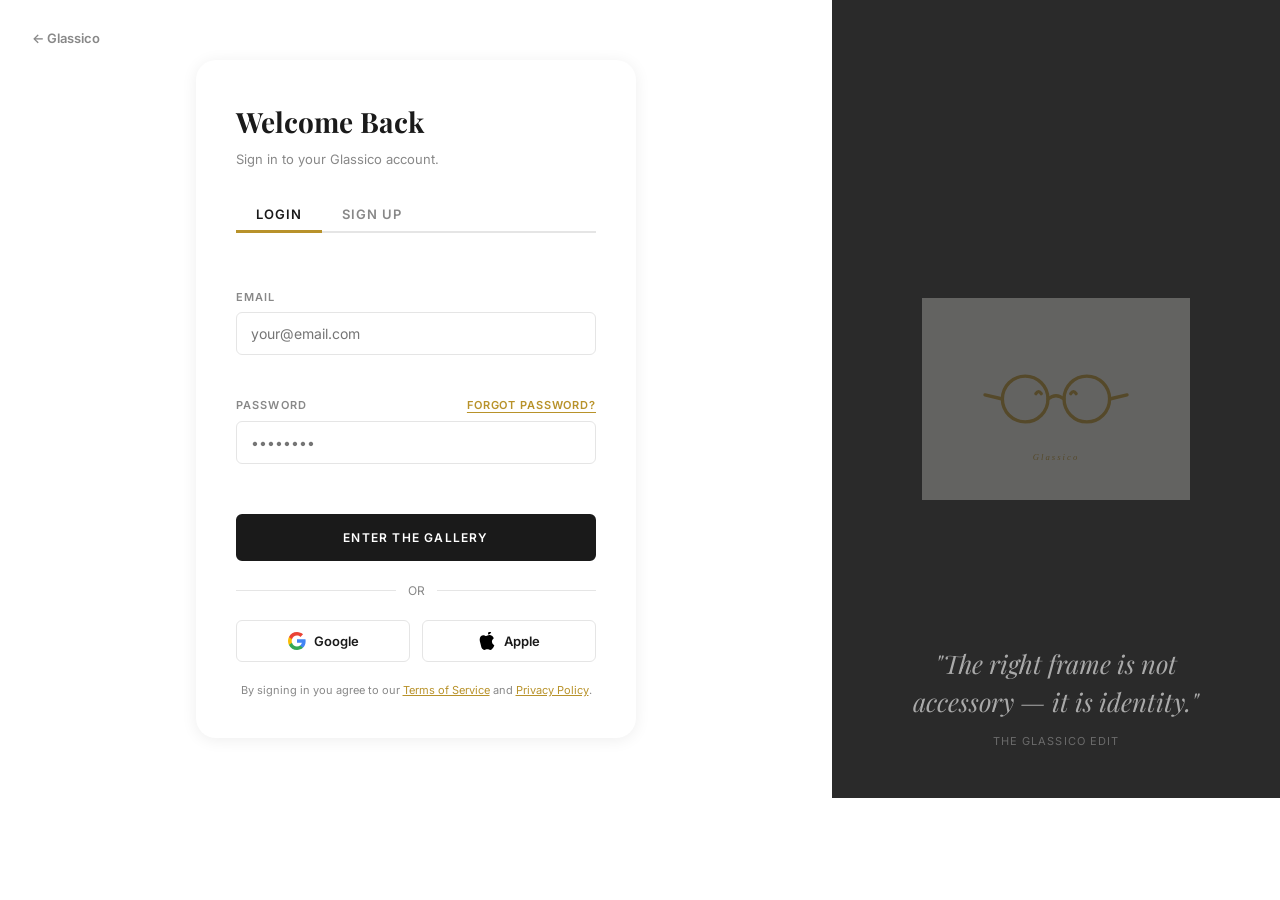
==== commit a6d3ebab: "fixed the beckend" ====
--- a/admin.html
+++ b/admin.html
@@ -44,9 +44,6 @@
         <div class="admin-nav__item" data-view="orders">
           <span class="admin-nav__icon">🛒</span> ORDERS
         </div>
-        <div class="admin-nav__item" data-view="settings">
-          <span class="admin-nav__icon">⚙</span> SETTINGS
-        </div>
       </nav>
 
       <div class="admin-sidebar__footer">
@@ -130,45 +127,7 @@
 
             <!-- Right: editorial announcement -->
             <div>
-              <div class="announcement-card">
-                <div class="announcement-card__title">Editorial Announcement</div>
-                <textarea id="banner-text" placeholder="Enter banner copy, e.g. 'New arrivals — Shop the Autumn Edit now.'" rows="3"></textarea>
-                <div class="announcement-card__controls">
-                  <label class="announcement-card__check">
-                    <input type="checkbox" id="banner-enable"> Enable Banner
-                  </label>
-                  <button class="btn-gold btn-sm" id="banner-publish">PUBLISH</button>
-                </div>
-
-                <div class="pending-section">
-                  <div class="pending-section__title">Pending Review</div>
-                  <div class="pending-item">
-                    <span>Autumn Collection Copy</span>
-                    <span class="pending-item__arrow">→</span>
-                  </div>
-                  <div class="pending-item">
-                    <span>Holiday Gift Guide</span>
-                    <span class="pending-item__arrow">→</span>
-                  </div>
-                </div>
-              </div>
-
-              <!-- Recent orders -->
-              <div class="admin-panel" style="margin-top:20px;">
-                <div class="admin-panel__header">
-                  <div class="admin-panel__title">Recent Orders</div>
-                </div>
-                <div class="admin-table-wrap">
-                  <table class="admin-table">
-                    <thead>
-                      <tr><th>ORDER</th><th>CUSTOMER</th><th>TOTAL</th><th>STATUS</th></tr>
-                    </thead>
-                    <tbody id="recent-orders-tbody">
-                      <tr><td colspan="4" style="text-align:center;padding:16px;color:var(--muted);">Loading…</td></tr>
-                    </tbody>
-                  </table>
-                </div>
-              </div>
+
             </div>
 
           </div>
@@ -249,33 +208,6 @@
           </div>
         </div>
 
-        <!-- ─── SETTINGS VIEW ─────────────────── -->
-        <div class="admin-view" id="view-settings">
-          <h2 style="font-family:'Playfair Display',serif;margin-bottom:24px;">Settings</h2>
-          <div class="admin-panel" style="padding:28px;">
-            <p style="color:var(--muted);font-size:14px;">Settings panel — configure store options, notifications, and integrations.</p>
-            <div style="margin-top:24px;">
-              <div class="form-group">
-                <label>Store Name</label>
-                <input type="text" value="Glassico">
-              </div>
-              <div class="form-group">
-                <label>Support Email</label>
-                <input type="email" placeholder="support@glassico.com">
-              </div>
-              <div class="form-group">
-                <label>Free Shipping Threshold ($)</label>
-                <input type="number" value="200">
-              </div>
-              <div class="form-group">
-                <label>Tax Rate (%)</label>
-                <input type="number" value="8">
-              </div>
-              <button class="btn-gold" type="button" style="margin-top:8px;">SAVE SETTINGS</button>
-            </div>
-          </div>
-        </div>
-
       </div>
     </main>
   </div>
@@ -315,7 +247,7 @@
 
         <div class="form-row">
           <div class="form-group">
-            <label for="modal-price">Price ($) *</label>
+            <label for="modal-price">Price (TND) *</label>
             <input type="number" id="modal-price" placeholder="345.00" step="0.01" min="0" required>
           </div>
           <div class="form-group">
--- a/css/styles.css
+++ b/css/styles.css
@@ -859,21 +859,28 @@
 }
 .dual-range {
   position: relative;
-  height: 20px;
+  height: 24px;
 }
 .dual-range input[type="range"] {
   position: absolute;
+  top: 50%;
   left: 0;
   right: 0;
   width: 100%;
   -webkit-appearance: none;
-  height: 4px;
+  transform: translateY(-50%);
+  height: 0;
   background: transparent;
   pointer-events: none;
   outline: none;
   border: none;
+  margin: 0;
   padding: 0;
   box-shadow: none;
+}
+.dual-range input[type="range"]::-webkit-slider-runnable-track {
+  height: 4px;
+  background: transparent;
 }
 .dual-range input[type="range"]::-webkit-slider-thumb {
   -webkit-appearance: none;
@@ -886,6 +893,11 @@
   cursor: pointer;
   pointer-events: all;
 }
+.dual-range input[type="range"]::-moz-range-track {
+  height: 4px;
+  background: transparent;
+  border: none;
+}
 .dual-range input[type="range"]::-moz-range-thumb {
   width: 16px;
   height: 16px;
@@ -897,16 +909,18 @@
 }
 .dual-range__track {
   position: absolute;
-  top: 8px;
+  top: 50%;
   left: 0;
   right: 0;
+  transform: translateY(100%);
   height: 4px;
   background: var(--border);
   border-radius: 2px;
 }
 .dual-range__fill {
   position: absolute;
-  top: 8px;
+  top: 50%;
+  transform: translateY(100%);
   height: 4px;
   background: var(--gold);
   border-radius: 2px;
@@ -1060,22 +1074,6 @@
   margin-bottom: 20px;
 }
 .product-detail__actions .btn-gold { flex: 1; }
-.product-detail__tryon {
-  font-size: 11px;
-  font-weight: 600;
-  letter-spacing: 0.12em;
-  text-transform: uppercase;
-  color: var(--muted);
-  display: inline-flex;
-  align-items: center;
-  gap: 6px;
-  margin-bottom: 32px;
-  text-decoration: underline;
-  text-underline-offset: 3px;
-  cursor: pointer;
-  transition: color 0.2s;
-}
-.product-detail__tryon:hover { color: var(--gold); }
 .specs-table {
   width: 100%;
   border-collapse: collapse;
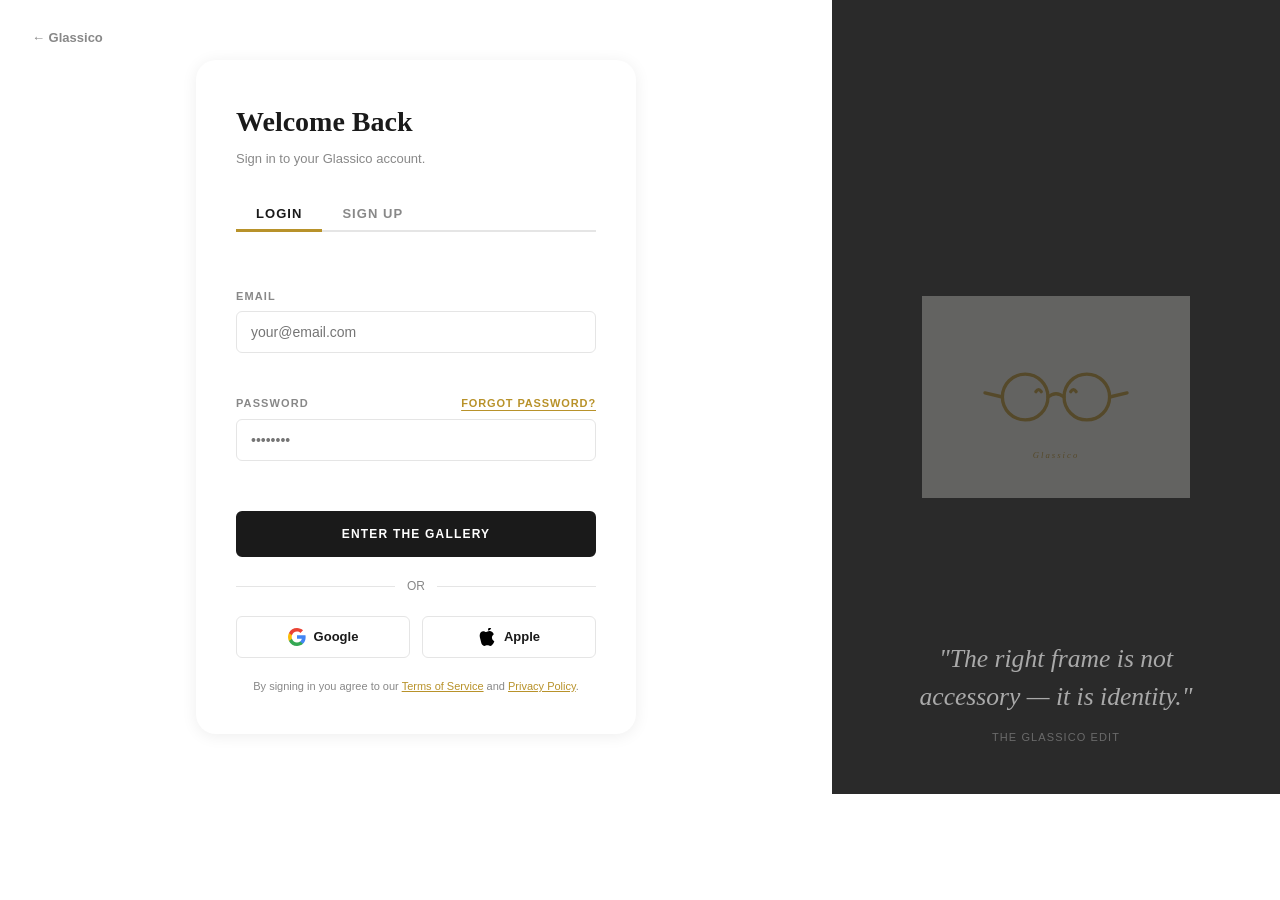
==== commit 46a4a629: "letsss goooo" ====
--- a/admin.html
+++ b/admin.html
@@ -19,14 +19,11 @@
 </head>
 <body>
 
-  <!-- Announcement bar injected by main.js but we use a static one here -->
   <div class="announcement-bar" id="admin-announcement-bar">Glassico Admin Console — Editorial Control Panel</div>
 
   <div class="admin-wrapper">
 
-    <!-- ═══════════════════════════════════════
-         SIDEBAR
-    ═══════════════════════════════════════ -->
+
     <aside class="admin-sidebar">
       <div class="admin-sidebar__brand">
         <div class="admin-sidebar__logo">GLASSICO</div>
@@ -51,9 +48,6 @@
       </div>
     </aside>
 
-    <!-- ═══════════════════════════════════════
-         MAIN CONTENT
-    ═══════════════════════════════════════ -->
     <main class="admin-main">
 
       <!-- Header -->
@@ -89,10 +83,8 @@
             </div>
           </div>
 
-          <!-- Two column: inventory table + editorial panel -->
           <div class="admin-two-col">
 
-            <!-- Left: inventory table -->
             <div class="admin-panel">
               <div class="admin-panel__header">
                 <div class="admin-panel__title">Curated Inventory</div>
@@ -125,7 +117,6 @@
               </div>
             </div>
 
-            <!-- Right: editorial announcement -->
             <div>
 
             </div>
@@ -212,9 +203,6 @@
     </main>
   </div>
 
-  <!-- ═══════════════════════════════════════
-       ADD / EDIT PRODUCT MODAL
-  ═══════════════════════════════════════ -->
   <div class="modal-overlay" id="modal-overlay">
     <div class="modal" id="product-modal" role="dialog" aria-modal="true" aria-labelledby="modal-title">
       <button class="modal__close" id="modal-close" aria-label="Close modal">×</button>
